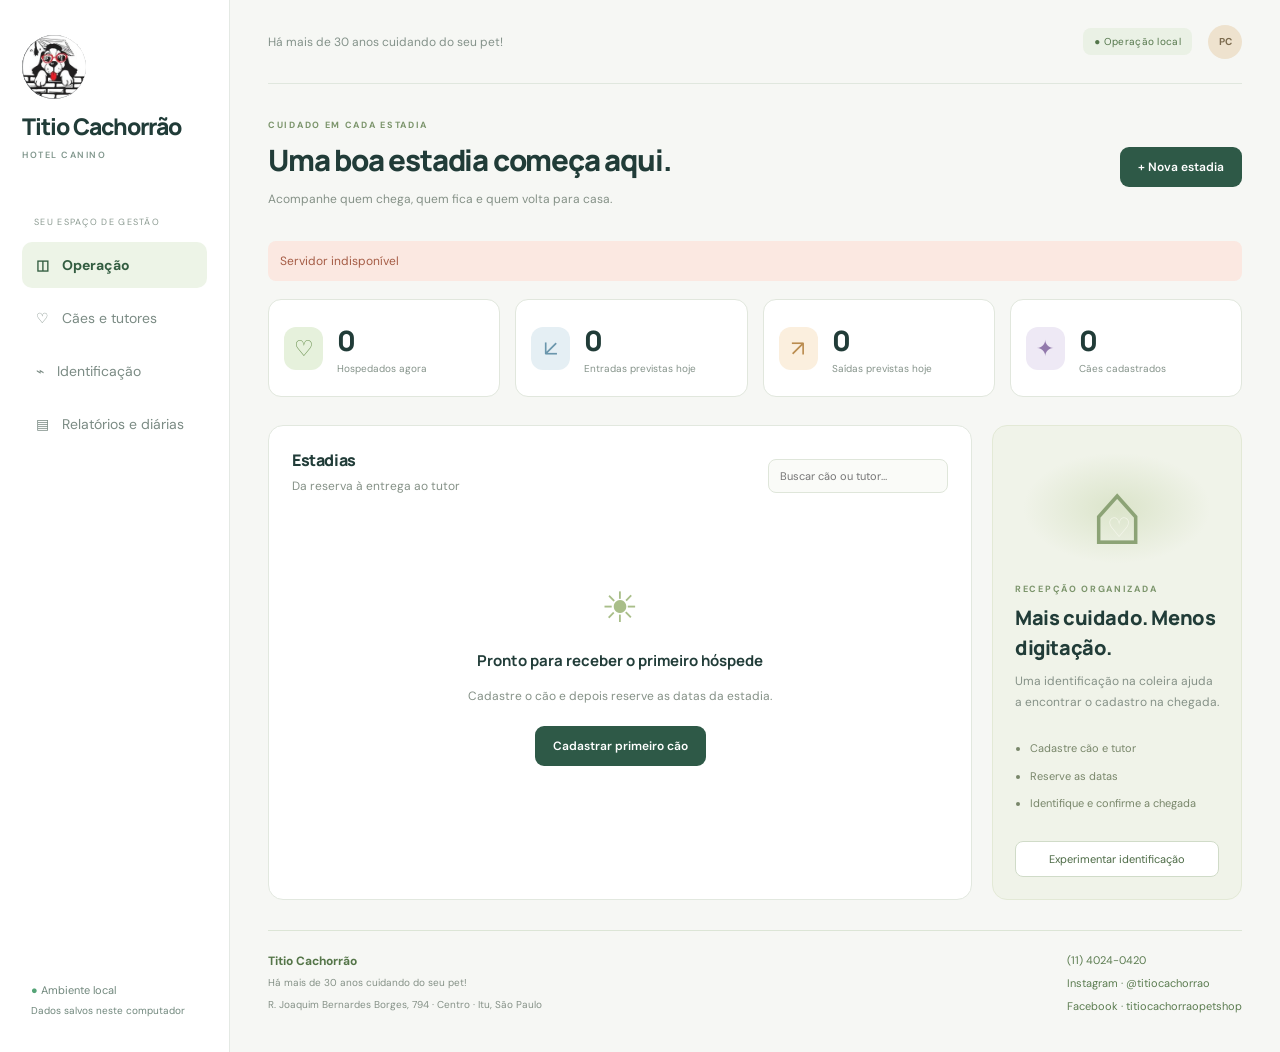
==== hotel-canino/frontend/index.html @ 73a44628 "Adiciona Titio Cachorrão com cadastro, estadias, diárias, relatórios e guia de publicação" ====
<!doctype html><html lang="pt-BR"><head><meta charset="utf-8"><meta name="viewport" content="width=device-width,initial-scale=1"><title>Titio Cachorrão · Hotel canino</title><link rel="stylesheet" href="style.css"></head><body><div id="root"></div><script src="react.min.js"></script><script src="react-dom.min.js"></script><script src="app.js?v=4"></script></body></html>
---- hotel-canino/frontend/style.css ----
@import url('https://fonts.googleapis.com/css2?family=DM+Sans:wght@400;500;600;700&family=Manrope:wght@400;600;700;800&display=swap');
*{box-sizing:border-box}body{margin:0;background:#f6f7f4;color:#213c38;font-family:'DM Sans',sans-serif;font-size:14px}button,input,select,textarea{font:inherit}button{cursor:pointer}button:disabled{opacity:.5;cursor:wait}.layout{display:flex;min-height:100vh}aside{width:230px;background:#fff;border-right:1px solid #e4e9e4;padding:35px 22px;display:flex;flex-direction:column;flex-shrink:0}.brand{font:800 33px Manrope;letter-spacing:-2px;margin-bottom:55px}.brand small{display:block;font:600 9px 'DM Sans';letter-spacing:2.7px;margin-left:44px;color:#81978d}.paw{display:inline-grid;place-items:center;width:35px;height:38px;background:#dcefcb;border-radius:13px;margin-right:8px;color:#285e4d}.navlabel{font-size:9px;letter-spacing:1.3px;color:#8b9a91;margin:0 12px 14px}.nav{width:100%;border:0;background:none;padding:14px;border-radius:10px;display:flex;align-items:center;gap:13px;color:#7b8b84;text-align:left;margin-bottom:7px}.nav.active{background:#edf4e7;color:#335d41;font-weight:700}.asidebottom{margin-top:auto;padding:30px 9px 0;color:#70877c;font-size:11px}.asidebottom small{display:block;font-size:10px;margin-top:7px}.online{color:#55a477}main{flex:1;min-width:0;padding:0 38px}header{height:84px;border-bottom:1px solid #e0e7de;display:flex;align-items:center;justify-content:space-between;color:#84928a;font-size:12px}header>div{display:flex;align-items:center;gap:16px}.badge{background:#eaf1e5;color:#54764b;padding:7px 11px;border-radius:8px;font-size:10px;letter-spacing:.3px}.avatar{display:grid;place-items:center;background:#eee2ce;border-radius:50%;width:34px;height:34px;color:#7c6b4e;font-size:10px}.titlebar{display:flex;align-items:center;justify-content:space-between;margin:35px 0 27px;gap:18px}.eyebrow{font-size:9px;letter-spacing:1.7px;font-weight:700;color:#7c956c}h1{font:800 clamp(23px,2.3vw,33px) Manrope;letter-spacing:-1.2px;margin:9px 0}p{color:#859187;line-height:1.7;font-size:12px;margin:5px 0}button.primary,.primary{background:#2e5947;color:#fff;border:0;padding:12px 18px;border-radius:9px;font-weight:600;font-size:12px}.primary:hover{background:#234b39}.secondary{border:1px solid #d0dbc8;background:#fff;color:#4c6a45;border-radius:8px;padding:10px 12px;font-size:11px}.stats{display:grid;grid-template-columns:repeat(4,1fr);gap:15px;margin-bottom:28px}.stats article{border:1px solid #e1e7dd;background:white;border-radius:13px;padding:21px 15px;display:flex;align-items:center;gap:14px}.stats strong{font:800 28px Manrope;display:block}.stats article div>span{font-size:10px;color:#85938a;display:block;margin-top:3px}.stat-icon{display:grid;place-items:center;width:39px;height:43px;border-radius:12px;font-size:22px}.green{background:#e6f1dc;color:#6a9150}.blue{background:#e5eff4;color:#6a96ac}.orange{background:#fbefde;color:#ba8c4f}.purple{background:#eee9f5;color:#9279ac}.workspace{display:grid;grid-template-columns:minmax(0,1fr) 250px;gap:20px}.panel{background:#fff;border:1px solid #e2e8df;border-radius:15px;overflow:hidden}.panelhead{display:flex;align-items:center;justify-content:space-between;padding:23px;gap:12px}h2{font:800 16px Manrope;letter-spacing:-.4px;margin:0}h3{font:700 15px Manrope}.search{background:#fafbf8;border:1px solid #dfe6da;border-radius:8px;padding:9px 11px;width:180px;font-size:11px;outline-color:#6e9b79}.tablewrap{overflow-x:auto}table{border-collapse:collapse;width:100%;white-space:nowrap}th{background:#f8faf5;color:#8b9788;text-align:left;font-size:9px;font-weight:500;padding:14px 15px}td{padding:20px 15px;border-bottom:1px solid #f0f2ed;font-size:11px}td small{display:block;color:#8f9c91;font-size:10px;margin-top:5px}td b{font-size:12px}.status{border-radius:6px;padding:6px 8px;font-size:9px}.reserved{background:#f9f0dd;color:#ab8743}.present{background:#eaf3e2;color:#6c8d4d}.departed{background:#eef0f0;color:#8c9890}.action{border:1px solid #d9e3d2;color:#56804c;background:#f9fcf5;font-size:10px;padding:8px;border-radius:7px}.empty{text-align:center;padding:55px 20px}.empty>div{font-size:42px;color:#a9be89}.empty p{margin-bottom:20px}.sidecard{padding:22px;background:#f0f3e9;border-color:#e3e9d6}.illustration{height:120px;border-radius:10px;background:radial-gradient(ellipse,#dbe4ca,transparent 65%);font:90px Manrope;text-align:center;color:#8ca376;position:relative;margin-bottom:15px}.illustration span{position:absolute;font-size:27px;left:45%;top:60px;color:#f4f6eb}.sidecard h2{font-size:20px;line-height:1.5;margin:8px 0}.sidecard ul{padding:12px 0 12px 15px;color:#78866a;font-size:11px;line-height:2.5}.sidecard button{width:100%}footer{display:flex;justify-content:space-between;font-size:10px;color:#99a397;margin:30px 0}.doggrid{display:grid;grid-template-columns:repeat(auto-fill,minmax(220px,1fr));gap:16px;padding:0 23px 23px}.dogcard{background:#f8faf5;border:1px solid #e6ecdf;border-radius:12px;padding:20px}.dogavatar{background:#e3eccc;color:#748d53;border-radius:13px;display:grid;place-items:center;width:45px;height:45px;font:800 24px Manrope}.dogcard h3{margin:13px 0 4px}dl{display:grid;grid-template-columns:70px 1fr;font-size:11px;gap:10px;margin-top:20px}dt{color:#8a9986}dd{margin:0}.notes{border-top:1px solid #e0e7da;padding-top:12px}.identify{padding:30px;max-width:800px}.identify h2{margin:22px 0 12px;font-size:24px}.identify>p{max-width:600px;margin-bottom:20px}.identify h3{margin-top:35px}.event{border-top:1px solid #e1e7dc;padding:17px 0}.event small{font-size:10px;color:#889583}.overlay{position:fixed;inset:0;background:#183d3066;backdrop-filter:blur(5px);display:flex;align-items:center;justify-content:center;padding:20px}.modal{background:white;width:480px;max-height:90vh;overflow:auto;border-radius:18px;box-shadow:0 25px 90px #16392c33}.modal form{padding:0 25px 25px}.modal label{display:block;font-size:11px;color:#6d8376;margin-bottom:15px}.modal input,.modal textarea,.modal select{display:block;width:100%;border:1px solid #dce5d6;border-radius:8px;background:#fcfdfb;padding:11px;margin-top:6px;color:#304d3f;outline-color:#7aab79}.modal .primary{width:100%;margin-top:10px}.close{background:none;border:0;color:#8a9986;font-size:19px}.error,.success{padding:12px;border-radius:8px;margin:0 0 18px;font-size:12px}.error{background:#fbe8e1;color:#a55c45}.success{background:#e4f1dc;color:#4b7b40}
@media(max-width:1100px){aside{width:185px;padding:30px 15px}main{padding:0 22px}.workspace{grid-template-columns:1fr}.sidecard{display:none}.stats{gap:10px}.stats article{padding:15px 10px;gap:8px}.stat-icon{width:30px}.stats article div>span{font-size:9px}}@media(max-width:720px){.layout{display:block}aside{width:100%;padding:15px;flex-direction:row;align-items:center;gap:5px;border-bottom:1px solid #e1e7dc}.brand{font-size:24px;margin:0 12px 0 0}.brand small,.navlabel,.asidebottom{display:none}.nav{width:auto;margin:0;padding:10px}.nav span{font-size:10px}.paw{width:25px;height:28px;font-size:20px;margin-right:5px}main{padding:0 15px}header{height:60px}.titlebar{align-items:flex-start;flex-direction:column;margin:25px 0}.stats{grid-template-columns:1fr 1fr}.stats strong{font-size:24px}.panelhead{padding:17px;flex-wrap:wrap}.search{width:100%}h1{font-size:25px}.badge{font-size:9px}footer span{max-width:160px;text-align:right}}
.ratepanel{padding:24px;display:flex;align-items:center;justify-content:space-between;gap:20px;margin-bottom:22px}.ratepanel form{display:flex;align-items:end;gap:12px}.ratepanel label,.reportpanel label{font-size:11px;color:#718575}.ratepanel input,.reportpanel select{display:block;padding:10px;border:1px solid #d9e4d2;border-radius:8px;background:#fafcf8;color:#2b503f;margin-top:6px;max-width:240px}.reporttotals{display:flex;gap:16px;padding:0 24px 24px}.reporttotals article{background:#f1f6eb;border-radius:10px;padding:18px;flex:1}.reporttotals span{display:block;font-size:11px;color:#76896c}.reporttotals strong{display:block;font:800 25px Manrope;margin-top:9px}.reportnote{padding:20px 24px}.reportpanel{margin-bottom:25px}@media(max-width:720px){.ratepanel,.ratepanel form{align-items:stretch;flex-direction:column}.reporttotals{flex-direction:column}.nav{padding:7px}.nav span{font-size:9px}}
.brand{font-size:23px;letter-spacing:-1px;line-height:1.25}.brand small{margin-top:7px;letter-spacing:1.5px;margin-left:0}.paw{float:left;margin-right:9px}.brand:after{content:'';display:block;clear:both}@media(max-width:720px){.brand{font-size:16px;max-width:130px;min-width:90px}.paw{display:none}}
.businessfooter{border-top:1px solid #dce5d6;padding-top:22px;gap:20px;align-items:flex-start}.businessfooter b{color:#547548;font-size:12px}.businessfooter p{font-size:10px;margin:5px 0}.businessfooter a{display:block;color:#5b7c50;font-size:11px;text-decoration:none;margin-bottom:9px}.businessfooter a:hover{text-decoration:underline}@media(max-width:720px){.businessfooter{flex-direction:column;gap:12px}}
.brand-logo{display:block;position:relative;overflow:hidden;width:64px;height:64px;border-radius:50%;margin:0 0 13px;background:#fff}.brand-logo img{position:absolute;max-width:none;width:355.413px;height:96.427px;left:-26.453px;top:-20.053px}.brand{font-size:23px;line-height:1.3}.brand small{margin-top:7px}@media(max-width:720px){.brand-logo{width:40px;height:40px;margin-bottom:5px}.brand-logo img{width:222.133px;height:60.267px;left:-16.533px;top:-12.533px}.brand{font-size:14px}}
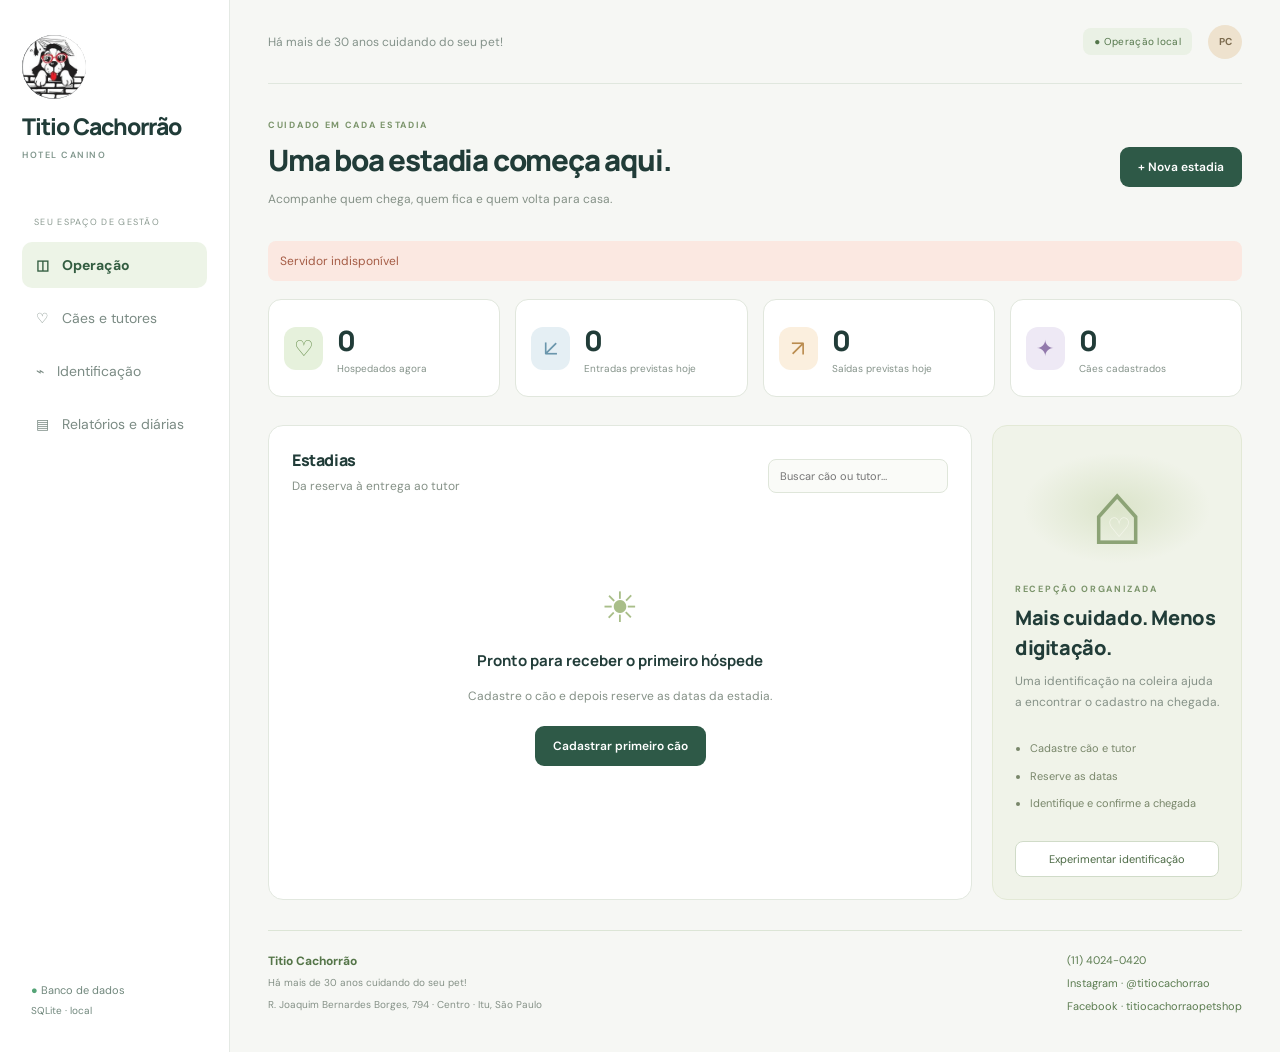
==== commit 88ff31e7: "Adiciona horários editáveis e preços independentes de dia e noite por cão" ====
--- a/hotel-canino/frontend/index.html
+++ b/hotel-canino/frontend/index.html
@@ -1,4 +1,6 @@
-<!doctype html><html lang="pt-BR"><head><meta charset="utf-8"><meta name="viewport" content="width=device-width,initial-scale=1"><title>Titio Cachorrão · Hotel canino</title><link rel="stylesheet" href="style.css"></head><body><div id="root"></div><script src="react.min.js"></script><script src="react-dom.min.js"></script><script src="app.js?v=4"></script></body></html>
+<!doctype html><html lang="pt-BR"><head><meta charset="utf-8"><meta name="viewport" content="width=device-width,initial-scale=1"><title>Titio Cachorrão · Hotel canino</title><link rel="stylesheet" href="style.css"></head><body><div id="root"></div><script src="react.min.js"></script><script src="react-dom.min.js"></script><script src="app.js?v=5"></script></body></html>
 
 
 
+
+
